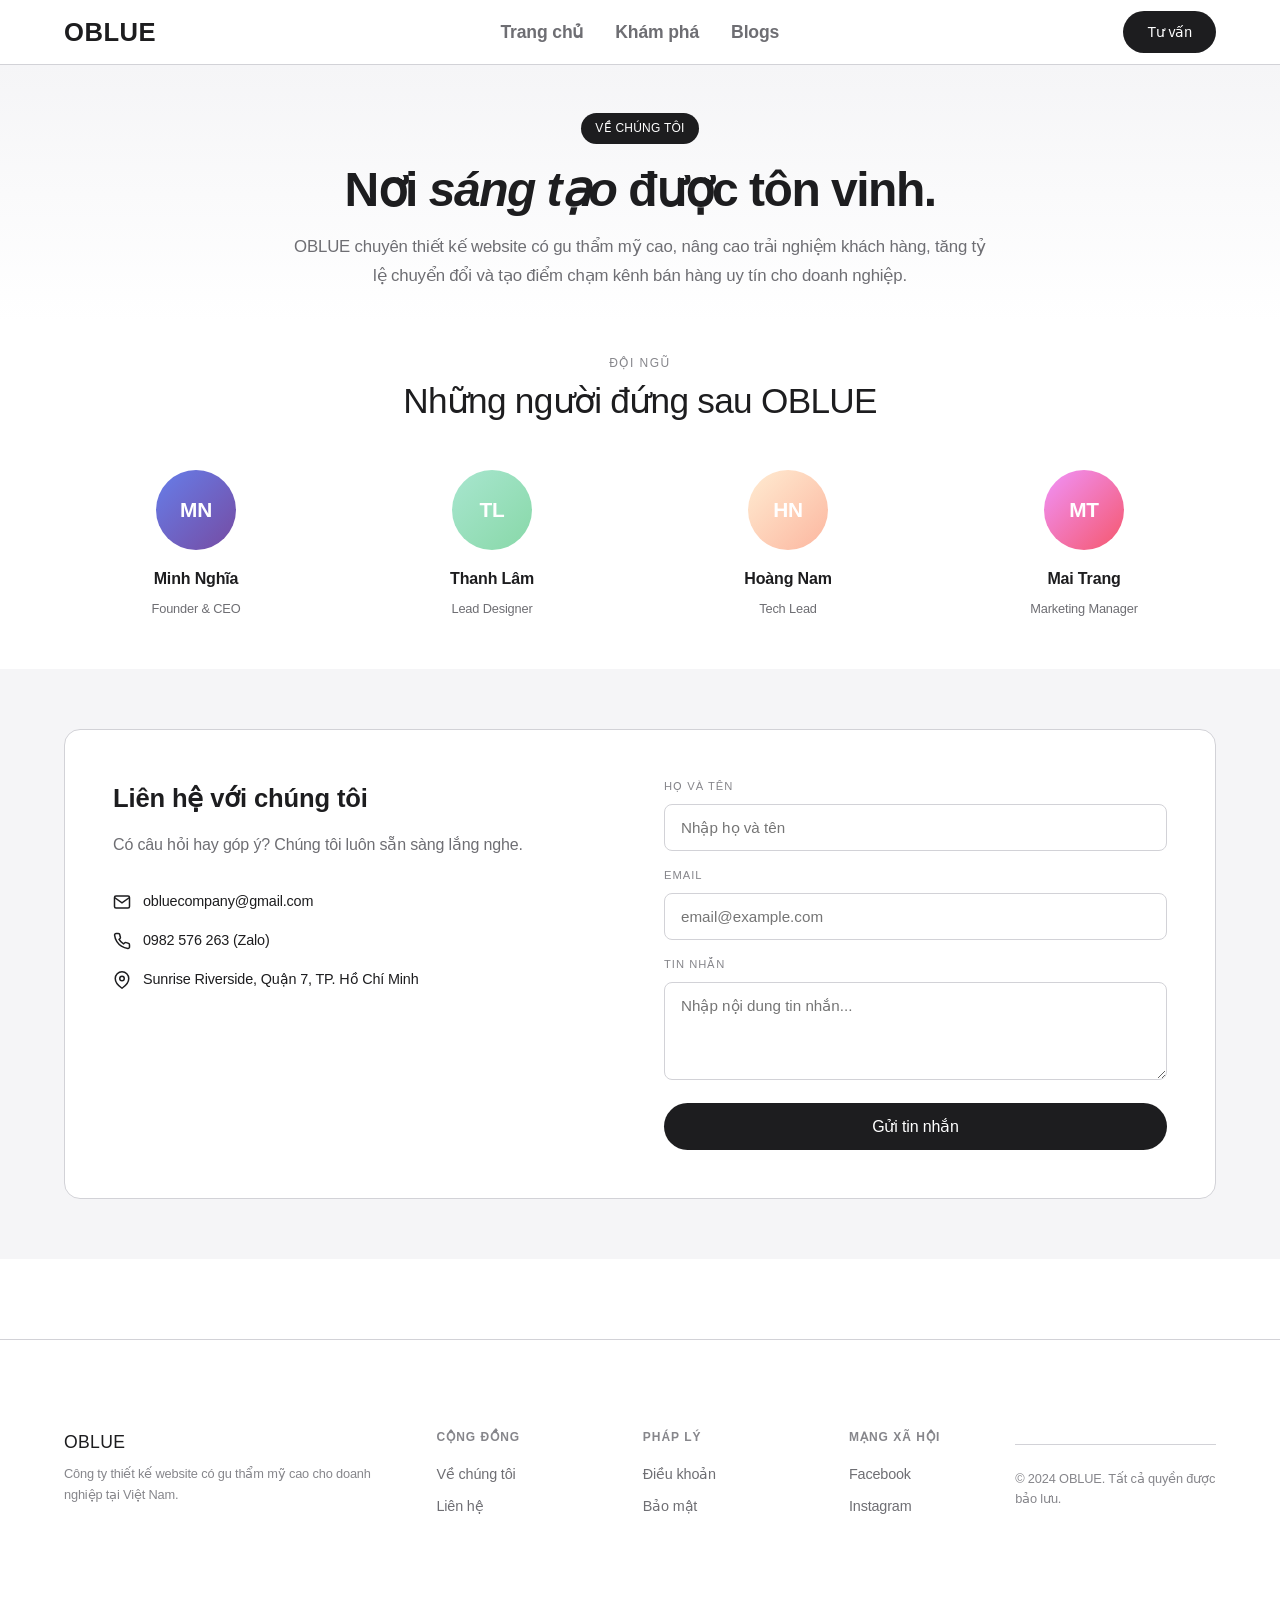
==== about.html @ 36cf31ab "Update contact info: email, phone (Zalo), address Sunrise Riverside Q7 https://claude.ai/code/sessio" ====
<!DOCTYPE html>
<html lang="vi">
<head>
  <meta charset="UTF-8">
  <meta name="viewport" content="width=device-width, initial-scale=1.0">
  <title>Về chúng tôi - OBLUE</title>
  <link rel="stylesheet" href="styles.css">
  <link rel="stylesheet" href="about.css">

</head>
<body>
  <!-- NAVBAR -->
  <nav class="navbar">
    <div class="container">
      <a href="index.html" class="navbar-brand">OBLUE</a>
      <button class="mobile-menu-btn" id="mobileMenuBtn" aria-label="Menu">
        <span></span><span></span><span></span>
      </button>
      <div class="navbar-nav" id="navMenu">
        <a href="index.html">Trang chủ</a>
        <a href="explore.html">Khám phá</a>
        <a href="blog.html">Blogs</a>
      </div>
      <div class="navbar-right">
        <a href="#contact" class="btn btn-primary">Tư vấn</a>
      </div>
    </div>
  </nav>

  <!-- ABOUT HERO -->
  <section class="about-hero">
    <div class="container">
      <span class="badge badge-primary">VỀ CHÚNG TÔI</span>
      <h1>Nơi <em>sáng tạo</em> được tôn vinh.</h1>
      <p>OBLUE chuyên thiết kế website có gu thẩm mỹ cao, nâng cao trải nghiệm khách hàng, tăng tỷ lệ chuyển đổi và tạo điểm chạm kênh bán hàng uy tín cho doanh nghiệp.</p>
    </div>
  </section>

  <!-- TEAM -->
  <section class="about-team">
    <div class="container">
      <div style="text-align:center;margin-bottom:48px;">
        <p class="section-label">ĐỘI NGŨ</p>
        <h2 class="section-title">Những người đứng sau OBLUE</h2>
      </div>
      <div class="team-grid">
        <div class="team-member">
          <div class="team-avatar" style="background: linear-gradient(135deg, #667eea, #764ba2);">MN</div>
          <h4>Minh Nghĩa</h4>
          <span>Founder & CEO</span>
        </div>
        <div class="team-member">
          <div class="team-avatar" style="background: linear-gradient(135deg, #a8e6cf, #88d8a8);">TL</div>
          <h4>Thanh Lâm</h4>
          <span>Lead Designer</span>
        </div>
        <div class="team-member">
          <div class="team-avatar" style="background: linear-gradient(135deg, #ffecd2, #fcb69f);">HN</div>
          <h4>Hoàng Nam</h4>
          <span>Tech Lead</span>
        </div>
        <div class="team-member">
          <div class="team-avatar" style="background: linear-gradient(135deg, #f093fb, #f5576c);">MT</div>
          <h4>Mai Trang</h4>
          <span>Marketing Manager</span>
        </div>
      </div>
    </div>
  </section>

  <!-- CONTACT -->
  <section class="about-contact" id="contact">
    <div class="container">
      <div class="contact-card">
        <div class="contact-info">
          <h2>Liên hệ với chúng tôi</h2>
          <p>Có câu hỏi hay góp ý? Chúng tôi luôn sẵn sàng lắng nghe.</p>
          <div class="contact-details">
            <div class="contact-item">
              <svg width="18" height="18" viewBox="0 0 24 24" fill="none" stroke="var(--primary)" stroke-width="2"><path d="M4 4h16c1.1 0 2 .9 2 2v12c0 1.1-.9 2-2 2H4c-1.1 0-2-.9-2-2V6c0-1.1.9-2 2-2z"/><polyline points="22,6 12,13 2,6"/></svg>
              <span>obluecompany@gmail.com</span>
            </div>
            <div class="contact-item">
              <svg width="18" height="18" viewBox="0 0 24 24" fill="none" stroke="var(--primary)" stroke-width="2"><path d="M22 16.92v3a2 2 0 01-2.18 2 19.79 19.79 0 01-8.63-3.07 19.5 19.5 0 01-6-6 19.79 19.79 0 01-3.07-8.67A2 2 0 014.11 2h3a2 2 0 012 1.72 12.84 12.84 0 00.7 2.81 2 2 0 01-.45 2.11L8.09 9.91a16 16 0 006 6l1.27-1.27a2 2 0 012.11-.45 12.84 12.84 0 002.81.7A2 2 0 0122 16.92z"/></svg>
              <span>0982 576 263 (Zalo)</span>
            </div>
            <div class="contact-item">
              <svg width="18" height="18" viewBox="0 0 24 24" fill="none" stroke="var(--primary)" stroke-width="2"><path d="M21 10c0 7-9 13-9 13s-9-6-9-13a9 9 0 0 1 18 0z"/><circle cx="12" cy="10" r="3"/></svg>
              <span>Sunrise Riverside, Quận 7, TP. Hồ Chí Minh</span>
            </div>
          </div>
        </div>
        <div class="contact-form">
          <div class="form-group">
            <label>HỌ VÀ TÊN</label>
            <input type="text" placeholder="Nhập họ và tên">
          </div>
          <div class="form-group">
            <label>EMAIL</label>
            <input type="email" placeholder="email@example.com">
          </div>
          <div class="form-group">
            <label>TIN NHẮN</label>
            <textarea placeholder="Nhập nội dung tin nhắn..." rows="4"></textarea>
          </div>
          <button class="btn btn-primary btn-lg btn-block">Gửi tin nhắn</button>
        </div>
      </div>
    </div>
  </section>

  <!-- FOOTER -->
  <footer class="footer">
    <div class="container">
      <div class="footer-columns">
        <div class="footer-col">
          <div class="footer-brand">OBLUE</div>
          <p class="footer-desc" style="margin-top:8px;">Công ty thiết kế website có gu thẩm mỹ cao cho doanh nghiệp tại Việt Nam.</p>
        </div>
        <div class="footer-col">
          <h4>Cộng đồng</h4>
          <a href="about.html">Về chúng tôi</a>
          <a href="about.html#contact">Liên hệ</a>
        </div>
        <div class="footer-col">
          <h4>Pháp lý</h4>
          <a href="about.html#terms">Điều khoản</a>
          <a href="about.html#terms">Bảo mật</a>
        </div>
        <div class="footer-col">
          <h4>Mạng xã hội</h4>
          <a href="#">Facebook</a>
          <a href="#">Instagram</a>
        </div>
      </div>
      <div class="footer-bottom">
        <span>&copy; 2024 OBLUE. Tất cả quyền được bảo lưu.</span>
      </div>
    </div>
  </footer>
  <script src="app.js"></script>
</body>
</html>
---- styles.css ----
/* ==================== RESET & BASE ==================== */
*, *::before, *::after {
  margin: 0;
  padding: 0;
  box-sizing: border-box;
}

:root {
  --primary: #1d1d1f;
  --primary-dark: #000000;
  --primary-light: #f5f5f7;
  --text-dark: #1d1d1f;
  --text-secondary: #6e6e73;
  --text-light: #86868b;
  --border: #d2d2d7;
  --bg-white: #FFFFFF;
  --bg-light: #f5f5f7;
  --bg-card: #f5f5f7;
  --success: #10B981;
  --danger: #EF4444;
  --radius: 12px;
  --radius-sm: 8px;
  --radius-lg: 16px;
  --shadow: 0 1px 3px rgba(0,0,0,0.08);
  --shadow-md: 0 4px 12px rgba(0,0,0,0.06);
  --shadow-lg: 0 8px 30px rgba(0,0,0,0.1);
  --font: -apple-system, BlinkMacSystemFont, 'SF Pro Display', 'SF Pro Text', 'Helvetica Neue', 'Helvetica', 'Arial', sans-serif;
}

html {
  scroll-behavior: smooth;
}

body {
  font-family: var(--font);
  color: var(--text-dark);
  background: var(--bg-white);
  line-height: 1.6;
  font-weight: 400;
  letter-spacing: -0.01em;
  -webkit-font-smoothing: antialiased;
  -moz-osx-font-smoothing: grayscale;
}

a {
  text-decoration: none;
  color: inherit;
}

img {
  max-width: 100%;
  display: block;
}

ul, ol {
  list-style: none;
}

button, input, select, textarea {
  font-family: inherit;
  font-size: inherit;
  border: none;
  outline: none;
  background: none;
}

.container {
  max-width: 1200px;
  margin: 0 auto;
  padding: 0 24px;
}

/* ==================== NAVBAR ==================== */
.navbar {
  position: sticky;
  top: 0;
  z-index: 100;
  background: rgba(255,255,255,0.95);
  backdrop-filter: blur(10px);
  border-bottom: 1px solid var(--border);
  padding: 0 24px;
}

.navbar .container {
  display: flex;
  align-items: center;
  justify-content: space-between;
  height: 64px;
}

.navbar-brand {
  font-size: 1.6rem;
  font-weight: 800;
  letter-spacing: 0.02em;
}

.navbar-nav {
  display: flex;
  align-items: center;
  gap: 32px;
}

.navbar-nav a {
  font-size: 1.1rem;
  font-weight: 600;
  color: var(--text-secondary);
  transition: color 0.2s;
  position: relative;
}

.navbar-nav a:hover,
.navbar-nav a.active {
  color: var(--text-dark);
}

.navbar-nav a.active::after {
  content: '';
  position: absolute;
  bottom: -4px;
  left: 0;
  width: 100%;
  height: 2px;
  background: var(--text-dark);
  border-radius: 1px;
}

.navbar-right {
  display: flex;
  align-items: center;
  gap: 16px;
}

.search-box {
  display: flex;
  align-items: center;
  gap: 8px;
  background: var(--bg-light);
  border: 1px solid var(--border);
  border-radius: 8px;
  padding: 8px 16px;
  width: 220px;
  transition: border-color 0.2s;
}

.search-box:focus-within {
  border-color: var(--primary);
}

.search-box svg {
  color: var(--text-light);
  flex-shrink: 0;
}

.search-box input {
  width: 100%;
  font-size: 0.85rem;
  color: var(--text-dark);
}

.search-box input::placeholder {
  color: var(--text-light);
}

.btn {
  display: inline-flex;
  align-items: center;
  justify-content: center;
  gap: 8px;
  padding: 10px 24px;
  border-radius: 980px;
  font-weight: 400;
  font-size: 0.88rem;
  letter-spacing: -0.01em;
  cursor: pointer;
  transition: all 0.3s cubic-bezier(0.25, 0.1, 0.25, 1);
  white-space: nowrap;
}

.btn-primary {
  background: var(--primary);
  color: white;
}

.btn-primary:hover {
  background: var(--primary-dark);
  transform: scale(1.02);
}

.btn-outline {
  border: 1px solid var(--border);
  color: var(--text-dark);
  background: white;
}

.btn-outline:hover {
  background: var(--bg-light);
}

.btn-lg {
  padding: 14px 32px;
  font-size: 1rem;
  border-radius: 980px;
}

.btn-block {
  width: 100%;
}

/* ==================== FOOTER ==================== */
.footer {
  border-top: 1px solid var(--border);
  padding: 40px 0;
  margin-top: 80px;
}

.footer .container {
  display: flex;
  align-items: center;
  justify-content: space-between;
}

.footer-brand {
  font-weight: 500;
  font-size: 1.1rem;
  letter-spacing: 0.02em;
}

.footer-desc {
  font-size: 0.8rem;
  color: var(--text-light);
  margin-top: 4px;
}

.footer-links {
  display: flex;
  gap: 24px;
}

.footer-links a {
  font-size: 0.85rem;
  color: var(--text-secondary);
  transition: color 0.2s;
}

.footer-links a:hover {
  color: var(--text-dark);
}

.footer-columns {
  display: grid;
  grid-template-columns: 2fr 1fr 1fr 1fr;
  gap: 40px;
  padding: 48px 0;
}

.footer-col h4 {
  font-size: 0.75rem;
  text-transform: uppercase;
  letter-spacing: 1px;
  color: var(--text-light);
  margin-bottom: 16px;
}

.footer-col a {
  display: block;
  font-size: 0.9rem;
  color: var(--text-secondary);
  margin-bottom: 8px;
  transition: color 0.2s;
}

.footer-col a:hover {
  color: var(--text-dark);
}

.footer-bottom {
  display: flex;
  align-items: center;
  justify-content: space-between;
  padding-top: 24px;
  border-top: 1px solid var(--border);
  font-size: 0.8rem;
  color: var(--text-light);
}

/* ==================== BADGES & TAGS ==================== */
.badge {
  display: inline-flex;
  align-items: center;
  gap: 6px;
  padding: 6px 14px;
  border-radius: 980px;
  font-size: 0.75rem;
  font-weight: 400;
  letter-spacing: 0.02em;
}

.badge-primary {
  background: var(--primary);
  color: white;
}

.badge-outline {
  border: 1.5px solid var(--border);
  color: var(--text-dark);
  background: white;
}

.badge-green {
  background: #D1FAE5;
  color: #065F46;
}

/* ==================== SECTION HEADERS ==================== */
.section-label {
  font-size: 0.75rem;
  text-transform: uppercase;
  letter-spacing: 1.5px;
  color: var(--text-light);
  margin-bottom: 8px;
}

.section-title {
  font-size: 2.2rem;
  font-weight: 500;
  letter-spacing: -0.02em;
  line-height: 1.15;
}

/* ==================== CARDS ==================== */
.card {
  background: white;
  border-radius: var(--radius);
  overflow: hidden;
  border: 1px solid var(--border);
  transition: transform 0.2s, box-shadow 0.2s;
}

.card:hover {
  transform: scale(1.02);
  box-shadow: var(--shadow-lg);
}

.card-img {
  width: 100%;
  aspect-ratio: 4/3;
  object-fit: cover;
  background: var(--bg-card);
}

.card-body {
  padding: 16px;
}

.card-title {
  font-weight: 500;
  font-size: 0.95rem;
  margin-bottom: 4px;
}

.card-desc {
  font-size: 0.8rem;
  color: var(--text-secondary);
}

.card-price {
  font-weight: 500;
  color: var(--danger);
  font-size: 0.9rem;
}

/* ==================== MOBILE MENU ==================== */
.mobile-menu-btn {
  display: none;
  flex-direction: column;
  gap: 5px;
  background: none;
  border: none;
  cursor: pointer;
  padding: 4px;
  z-index: 101;
}

.mobile-menu-btn span {
  display: block;
  width: 22px;
  height: 2px;
  background: var(--text-dark);
  border-radius: 2px;
  transition: all 0.3s;
}

.mobile-menu-btn.active span:nth-child(1) {
  transform: rotate(45deg) translate(5px, 5px);
}

.mobile-menu-btn.active span:nth-child(2) {
  opacity: 0;
}

.mobile-menu-btn.active span:nth-child(3) {
  transform: rotate(-45deg) translate(5px, -5px);
}

/* ==================== SCROLL ANIMATIONS ==================== */
.fade-in {
  opacity: 0;
  transform: translateY(24px);
  transition: opacity 0.6s ease, transform 0.6s ease;
}

.fade-in.visible {
  opacity: 1;
  transform: translateY(0);
}

/* ==================== RESPONSIVE ==================== */
@media (max-width: 768px) {
  .mobile-menu-btn { display: flex; }
  .navbar-nav {
    display: none;
    position: fixed;
    top: 64px;
    left: 0;
    right: 0;
    background: white;
    flex-direction: column;
    padding: 24px;
    gap: 16px;
    border-bottom: 1px solid var(--border);
    box-shadow: var(--shadow-lg);
    z-index: 100;
  }
  .navbar-nav.open { display: flex; }
  .navbar-nav a.active::after { display: none; }
  .navbar-right .search-box { display: none; }
  .container { padding: 0 16px; }
  .footer .container { flex-direction: column; gap: 16px; text-align: center; }
  .footer-links { flex-wrap: wrap; justify-content: center; }
  .footer-columns { grid-template-columns: 1fr 1fr; }
  .section-title { font-size: 1.5rem; }
}
---- about.css ----
/* ==================== ABOUT HERO ==================== */
.about-hero {
  padding: 48px 0 32px;
  text-align: center;
  background: linear-gradient(180deg, var(--bg-light) 0%, var(--bg-white) 100%);
}

.about-hero .badge {
  margin-bottom: 20px;
}

.about-hero h1 {
  font-size: 3rem;
  font-weight: 600;
  letter-spacing: -1.5px;
  line-height: 1.1;
  margin-bottom: 16px;
}

.about-hero h1 em {
  font-style: italic;
  color: var(--primary);
}

.about-hero p {
  color: var(--text-secondary);
  font-size: 1.05rem;
  max-width: 700px;
  margin: 0 auto;
  line-height: 1.7;
}

/* ==================== MISSION ==================== */
.about-mission {
  padding: 60px 0;
}

.mission-grid {
  display: grid;
  grid-template-columns: repeat(3, 1fr);
  gap: 24px;
}

.mission-card {
  background: var(--bg-light);
  border: 1px solid var(--border);
  border-radius: var(--radius-lg);
  padding: 32px;
  transition: transform 0.2s, box-shadow 0.2s;
}

.mission-card:hover {
  transform: translateY(-4px);
  box-shadow: var(--shadow-lg);
}

.mission-icon {
  width: 52px;
  height: 52px;
  border-radius: 14px;
  background: var(--primary-light);
  display: flex;
  align-items: center;
  justify-content: center;
  margin-bottom: 20px;
}

.mission-card h3 {
  font-size: 1.15rem;
  font-weight: 600;
  margin-bottom: 8px;
}

.mission-card p {
  font-size: 0.9rem;
  color: var(--text-secondary);
  line-height: 1.7;
}

/* ==================== NUMBERS ==================== */
.about-numbers {
  padding: 60px 0;
  background: var(--bg-light);
}

.numbers-grid {
  display: grid;
  grid-template-columns: repeat(4, 1fr);
  gap: 24px;
  text-align: center;
}

.number-item {
  padding: 24px;
}

.number-value {
  display: block;
  font-size: 2.4rem;
  font-weight: 600;
  color: var(--primary);
  letter-spacing: -1px;
}

.number-label {
  display: block;
  font-size: 0.85rem;
  color: var(--text-secondary);
  margin-top: 4px;
}

/* ==================== TEAM ==================== */
.about-team {
  padding: 32px 0 48px;
}

.team-grid {
  display: grid;
  grid-template-columns: repeat(4, 1fr);
  gap: 32px;
  text-align: center;
}

.team-avatar {
  width: 80px;
  height: 80px;
  border-radius: 50%;
  margin: 0 auto 16px;
  display: flex;
  align-items: center;
  justify-content: center;
  color: white;
  font-weight: 600;
  font-size: 1.3rem;
}

.team-member h4 {
  font-size: 1rem;
  font-weight: 600;
  margin-bottom: 4px;
}

.team-member span {
  font-size: 0.8rem;
  color: var(--text-secondary);
}

/* ==================== CONTACT ==================== */
.about-contact {
  padding: 60px 0;
  background: var(--bg-light);
}

.contact-card {
  display: grid;
  grid-template-columns: 1fr 1fr;
  gap: 48px;
  background: white;
  border: 1px solid var(--border);
  border-radius: var(--radius-lg);
  padding: 48px;
}

.contact-info h2 {
  font-size: 1.6rem;
  font-weight: 600;
  margin-bottom: 12px;
}

.contact-info p {
  color: var(--text-secondary);
  line-height: 1.7;
  margin-bottom: 32px;
}

.contact-details {
  display: flex;
  flex-direction: column;
  gap: 16px;
}

.contact-item {
  display: flex;
  align-items: center;
  gap: 12px;
  font-size: 0.9rem;
}

.contact-form .form-group {
  margin-bottom: 16px;
}

.contact-form .form-group label {
  display: block;
  font-size: 0.7rem;
  text-transform: uppercase;
  letter-spacing: 1px;
  color: var(--text-light);
  margin-bottom: 8px;
  font-weight: 500;
}

.contact-form .form-group input,
.contact-form .form-group textarea {
  width: 100%;
  padding: 14px 16px;
  border: 1.5px solid var(--border);
  border-radius: var(--radius-sm);
  font-size: 0.95rem;
  font-family: var(--font);
  transition: border-color 0.2s;
  background: white;
  resize: vertical;
}

.contact-form .form-group input:focus,
.contact-form .form-group textarea:focus {
  border-color: var(--primary);
  outline: none;
}

/* ==================== TERMS ==================== */
.about-terms {
  padding: 60px 0;
}

.about-terms h2 {
  font-size: 1.6rem;
  font-weight: 600;
  margin-bottom: 24px;
}

.terms-content {
  max-width: 700px;
}

.terms-content p {
  color: var(--text-secondary);
  margin-bottom: 16px;
  line-height: 1.7;
}

.terms-content ul {
  display: flex;
  flex-direction: column;
  gap: 12px;
}

.terms-content ul li {
  position: relative;
  padding-left: 20px;
  color: var(--text-secondary);
  line-height: 1.7;
  font-size: 0.9rem;
}

.terms-content ul li::before {
  content: '';
  position: absolute;
  left: 0;
  top: 10px;
  width: 6px;
  height: 6px;
  border-radius: 50%;
  background: var(--primary);
}

/* ==================== RESPONSIVE ==================== */
@media (max-width: 768px) {
  .about-hero h1 { font-size: 2rem; }
  .mission-grid { grid-template-columns: 1fr; }
  .numbers-grid { grid-template-columns: repeat(2, 1fr); }
  .team-grid { grid-template-columns: repeat(2, 1fr); }
  .contact-card { grid-template-columns: 1fr; padding: 24px; }
}
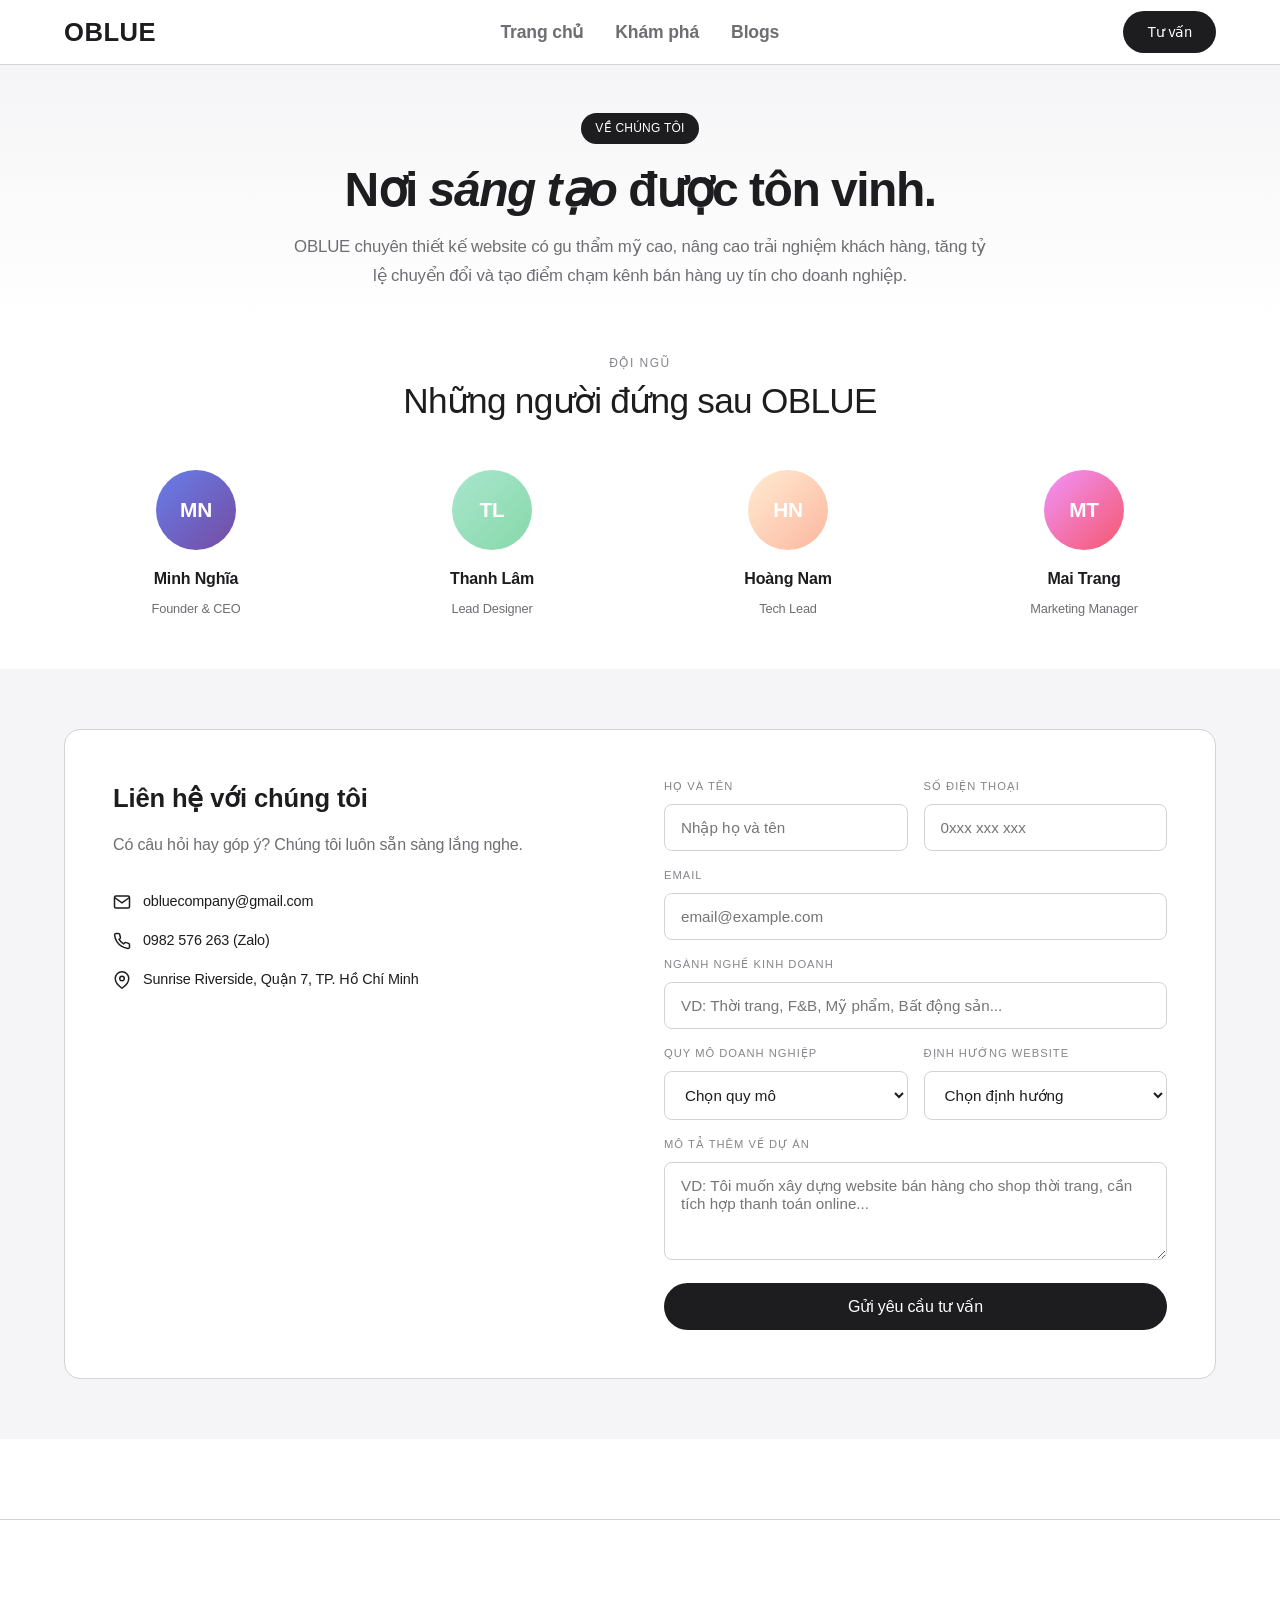
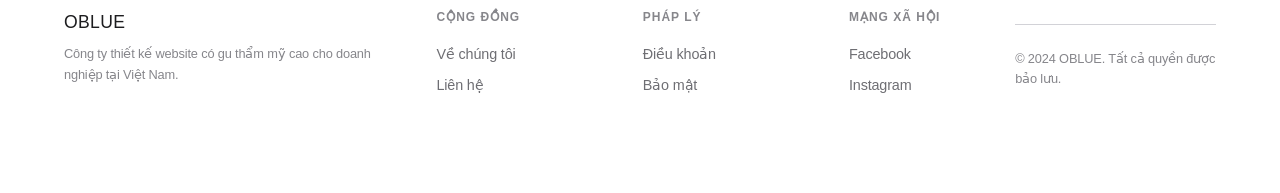
==== commit d102bbfd: "Expand contact form with business fields: phone, industry, company size, website type, project descr" ====
--- a/about.html
+++ b/about.html
@@ -91,19 +91,55 @@
           </div>
         </div>
         <div class="contact-form">
-          <div class="form-group">
-            <label>HỌ VÀ TÊN</label>
-            <input type="text" placeholder="Nhập họ và tên">
+          <div class="form-row" style="display:grid;grid-template-columns:1fr 1fr;gap:16px;">
+            <div class="form-group">
+              <label>HỌ VÀ TÊN</label>
+              <input type="text" placeholder="Nhập họ và tên">
+            </div>
+            <div class="form-group">
+              <label>SỐ ĐIỆN THOẠI</label>
+              <input type="tel" placeholder="0xxx xxx xxx">
+            </div>
           </div>
           <div class="form-group">
             <label>EMAIL</label>
             <input type="email" placeholder="email@example.com">
           </div>
           <div class="form-group">
-            <label>TIN NHẮN</label>
-            <textarea placeholder="Nhập nội dung tin nhắn..." rows="4"></textarea>
+            <label>NGÀNH NGHỀ KINH DOANH</label>
+            <input type="text" placeholder="VD: Thời trang, F&B, Mỹ phẩm, Bất động sản...">
           </div>
-          <button class="btn btn-primary btn-lg btn-block">Gửi tin nhắn</button>
+          <div class="form-row" style="display:grid;grid-template-columns:1fr 1fr;gap:16px;">
+            <div class="form-group">
+              <label>QUY MÔ DOANH NGHIỆP</label>
+              <select style="width:100%;padding:14px 16px;border:1.5px solid var(--border);border-radius:var(--radius-sm);font-size:0.95rem;background:white;color:var(--text-dark);cursor:pointer;">
+                <option value="">Chọn quy mô</option>
+                <option>Cá nhân / Freelancer</option>
+                <option>Startup (1-10 người)</option>
+                <option>Doanh nghiệp nhỏ (10-50 người)</option>
+                <option>Doanh nghiệp vừa (50-200 người)</option>
+                <option>Doanh nghiệp lớn (200+ người)</option>
+              </select>
+            </div>
+            <div class="form-group">
+              <label>ĐỊNH HƯỚNG WEBSITE</label>
+              <select style="width:100%;padding:14px 16px;border:1.5px solid var(--border);border-radius:var(--radius-sm);font-size:0.95rem;background:white;color:var(--text-dark);cursor:pointer;">
+                <option value="">Chọn định hướng</option>
+                <option>Bán hàng / E-commerce</option>
+                <option>Giới thiệu dịch vụ</option>
+                <option>Landing Page</option>
+                <option>Portfolio / Thương hiệu</option>
+                <option>Quản lý vận hành / SaaS</option>
+                <option>Blog / Nội dung</option>
+                <option>Khác</option>
+              </select>
+            </div>
+          </div>
+          <div class="form-group">
+            <label>MÔ TẢ THÊM VỀ DỰ ÁN</label>
+            <textarea placeholder="VD: Tôi muốn xây dựng website bán hàng cho shop thời trang, cần tích hợp thanh toán online..." rows="4"></textarea>
+          </div>
+          <button class="btn btn-primary btn-lg btn-block">Gửi yêu cầu tư vấn</button>
         </div>
       </div>
     </div>
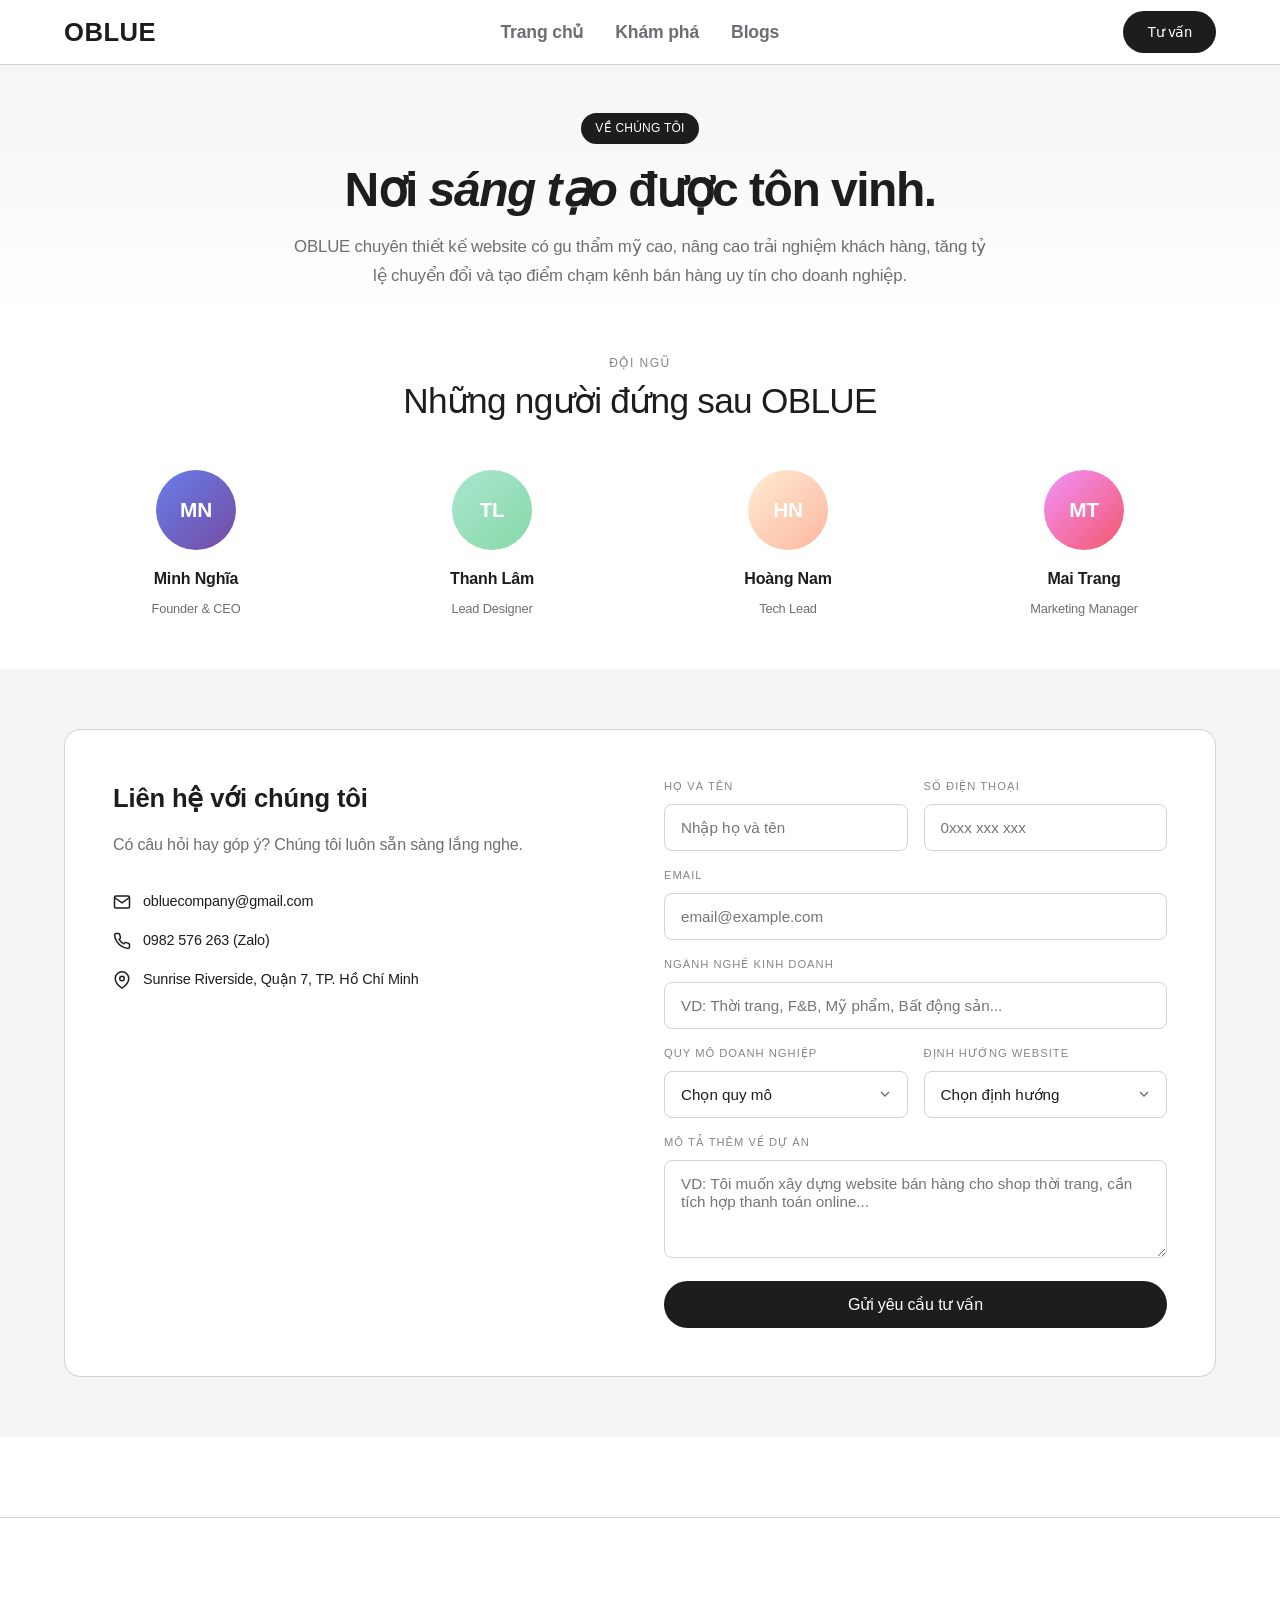
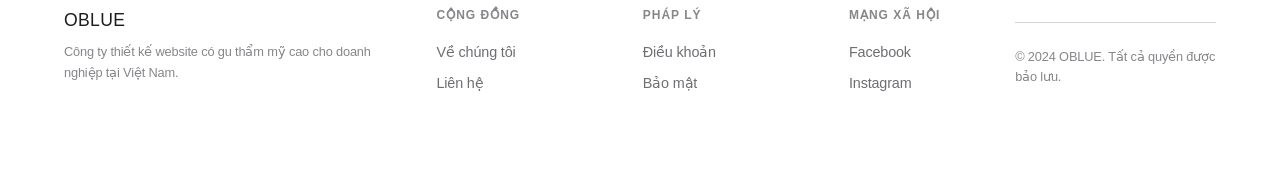
==== commit 7ba7b553: "Fix select dropdown arrow position with custom SVG chevron icon https://claude.ai/code/session_01Lcg" ====
--- a/about.html
+++ b/about.html
@@ -112,7 +112,7 @@
           <div class="form-row" style="display:grid;grid-template-columns:1fr 1fr;gap:16px;">
             <div class="form-group">
               <label>QUY MÔ DOANH NGHIỆP</label>
-              <select style="width:100%;padding:14px 16px;border:1.5px solid var(--border);border-radius:var(--radius-sm);font-size:0.95rem;background:white;color:var(--text-dark);cursor:pointer;">
+              <select style="width:100%;padding:14px 16px;border:1.5px solid var(--border);border-radius:var(--radius-sm);font-size:0.95rem;background:white;color:var(--text-dark);cursor:pointer;appearance:none;-webkit-appearance:none;background-image:url('data:image/svg+xml;utf8,<svg xmlns=%22http://www.w3.org/2000/svg%22 width=%2216%22 height=%2216%22 viewBox=%220 0 24 24%22 fill=%22none%22 stroke=%22%236e6e73%22 stroke-width=%222%22><polyline points=%226 9 12 15 18 9%22/></svg>');background-repeat:no-repeat;background-position:right 14px center;padding-right:40px;">
                 <option value="">Chọn quy mô</option>
                 <option>Cá nhân / Freelancer</option>
                 <option>Startup (1-10 người)</option>
@@ -123,7 +123,7 @@
             </div>
             <div class="form-group">
               <label>ĐỊNH HƯỚNG WEBSITE</label>
-              <select style="width:100%;padding:14px 16px;border:1.5px solid var(--border);border-radius:var(--radius-sm);font-size:0.95rem;background:white;color:var(--text-dark);cursor:pointer;">
+              <select style="width:100%;padding:14px 16px;border:1.5px solid var(--border);border-radius:var(--radius-sm);font-size:0.95rem;background:white;color:var(--text-dark);cursor:pointer;appearance:none;-webkit-appearance:none;background-image:url('data:image/svg+xml;utf8,<svg xmlns=%22http://www.w3.org/2000/svg%22 width=%2216%22 height=%2216%22 viewBox=%220 0 24 24%22 fill=%22none%22 stroke=%22%236e6e73%22 stroke-width=%222%22><polyline points=%226 9 12 15 18 9%22/></svg>');background-repeat:no-repeat;background-position:right 14px center;padding-right:40px;">
                 <option value="">Chọn định hướng</option>
                 <option>Bán hàng / E-commerce</option>
                 <option>Giới thiệu dịch vụ</option>
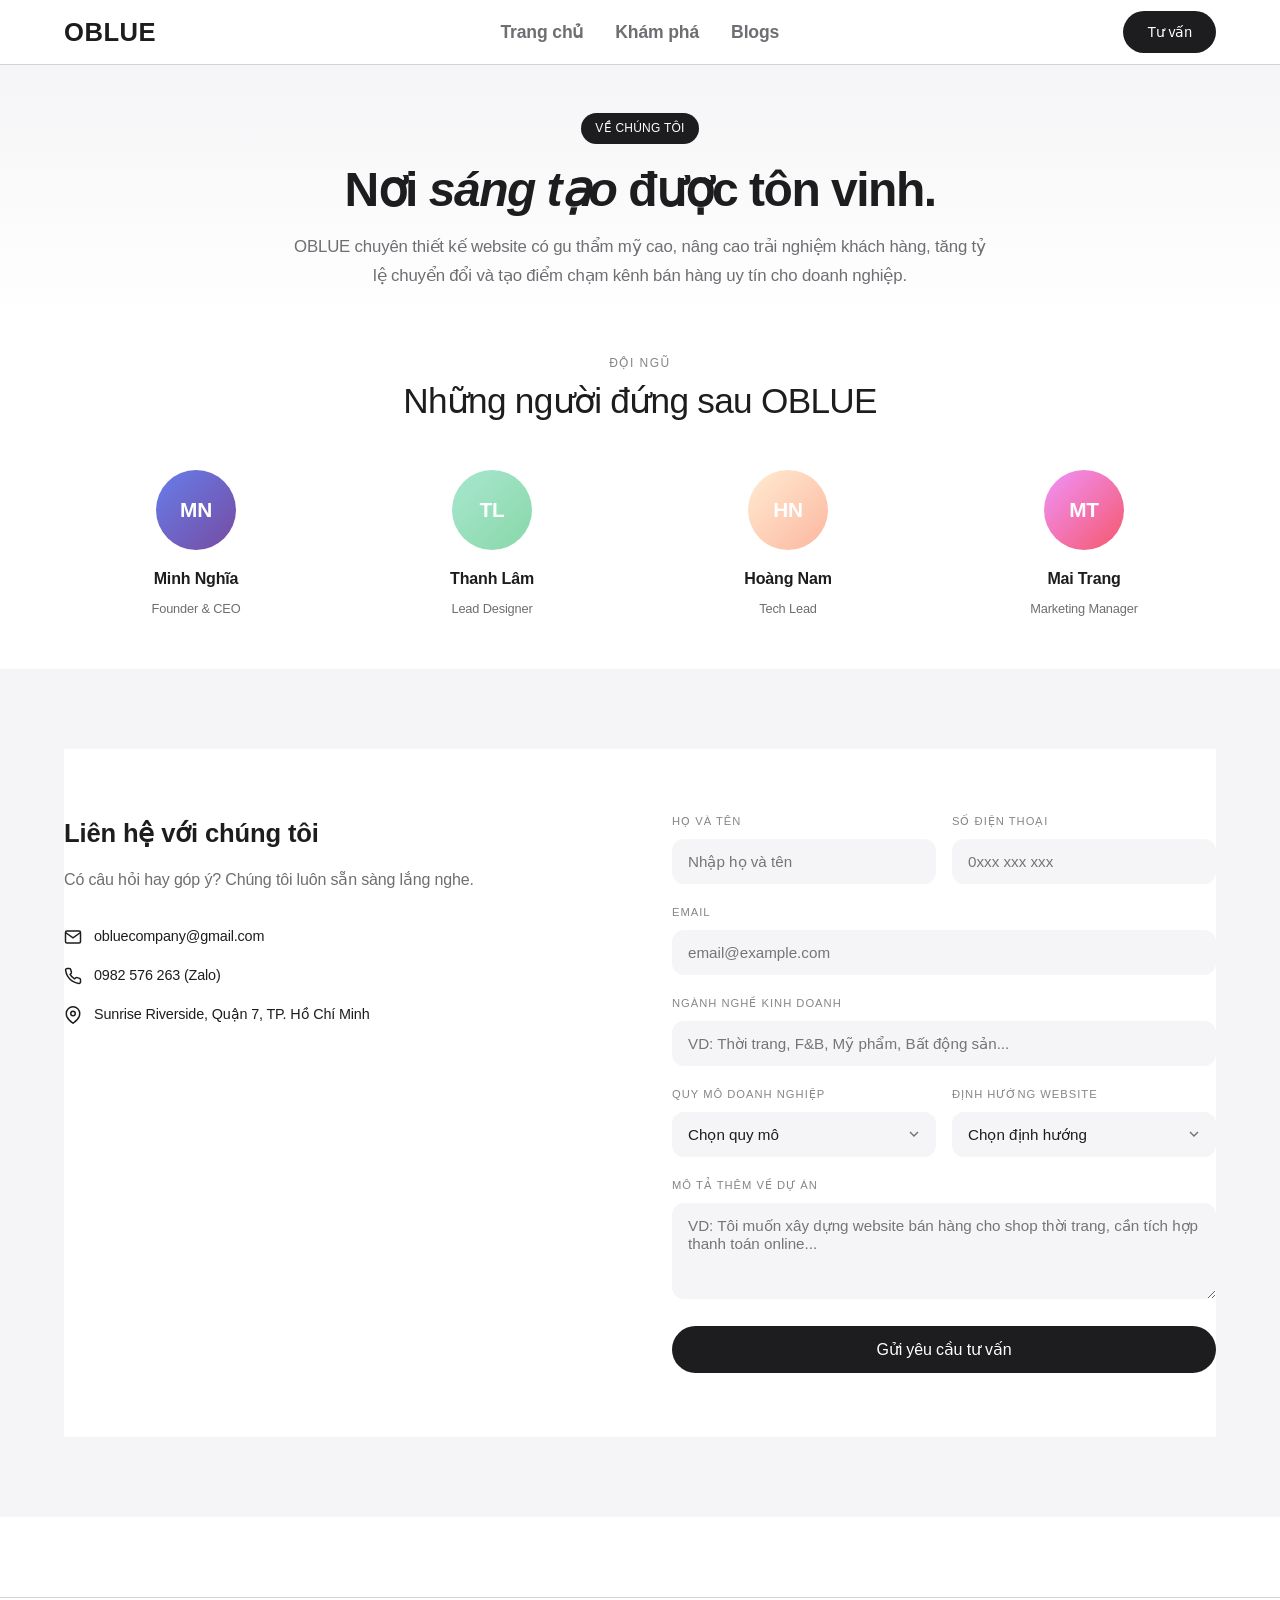
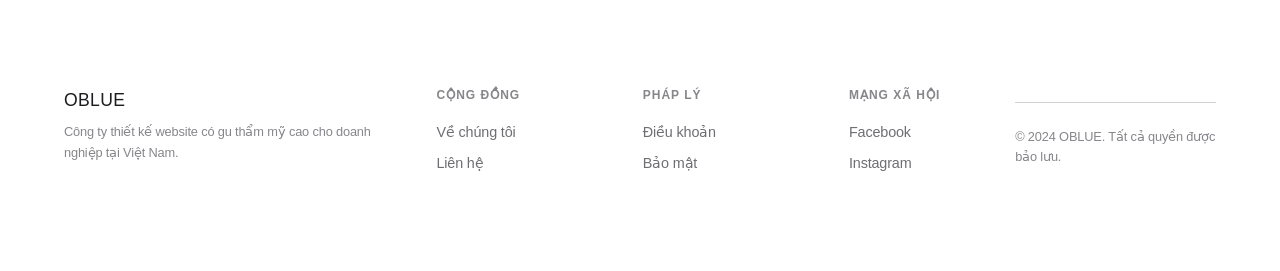
==== commit b3c79c48: "Fix contact form styling: borderless rounded inputs, more whitespace, text overflow fix; add footer " ====
--- a/about.html
+++ b/about.html
@@ -112,7 +112,7 @@
           <div class="form-row" style="display:grid;grid-template-columns:1fr 1fr;gap:16px;">
             <div class="form-group">
               <label>QUY MÔ DOANH NGHIỆP</label>
-              <select style="width:100%;padding:14px 16px;border:1.5px solid var(--border);border-radius:var(--radius-sm);font-size:0.95rem;background:white;color:var(--text-dark);cursor:pointer;appearance:none;-webkit-appearance:none;background-image:url('data:image/svg+xml;utf8,<svg xmlns=%22http://www.w3.org/2000/svg%22 width=%2216%22 height=%2216%22 viewBox=%220 0 24 24%22 fill=%22none%22 stroke=%22%236e6e73%22 stroke-width=%222%22><polyline points=%226 9 12 15 18 9%22/></svg>');background-repeat:no-repeat;background-position:right 14px center;padding-right:40px;">
+              <select style="cursor:pointer;appearance:none;-webkit-appearance:none;background-image:url('data:image/svg+xml;utf8,<svg xmlns=%22http://www.w3.org/2000/svg%22 width=%2216%22 height=%2216%22 viewBox=%220 0 24 24%22 fill=%22none%22 stroke=%22%236e6e73%22 stroke-width=%222%22><polyline points=%226 9 12 15 18 9%22/></svg>');background-repeat:no-repeat;background-position:right 14px center;padding-right:40px;">
                 <option value="">Chọn quy mô</option>
                 <option>Cá nhân / Freelancer</option>
                 <option>Startup (1-10 người)</option>
@@ -123,7 +123,7 @@
             </div>
             <div class="form-group">
               <label>ĐỊNH HƯỚNG WEBSITE</label>
-              <select style="width:100%;padding:14px 16px;border:1.5px solid var(--border);border-radius:var(--radius-sm);font-size:0.95rem;background:white;color:var(--text-dark);cursor:pointer;appearance:none;-webkit-appearance:none;background-image:url('data:image/svg+xml;utf8,<svg xmlns=%22http://www.w3.org/2000/svg%22 width=%2216%22 height=%2216%22 viewBox=%220 0 24 24%22 fill=%22none%22 stroke=%22%236e6e73%22 stroke-width=%222%22><polyline points=%226 9 12 15 18 9%22/></svg>');background-repeat:no-repeat;background-position:right 14px center;padding-right:40px;">
+              <select style="cursor:pointer;appearance:none;-webkit-appearance:none;background-image:url('data:image/svg+xml;utf8,<svg xmlns=%22http://www.w3.org/2000/svg%22 width=%2216%22 height=%2216%22 viewBox=%220 0 24 24%22 fill=%22none%22 stroke=%22%236e6e73%22 stroke-width=%222%22><polyline points=%226 9 12 15 18 9%22/></svg>');background-repeat:no-repeat;background-position:right 14px center;padding-right:40px;">
                 <option value="">Chọn định hướng</option>
                 <option>Bán hàng / E-commerce</option>
                 <option>Giới thiệu dịch vụ</option>
--- a/about.css
+++ b/about.css
@@ -147,18 +147,18 @@
 
 /* ==================== CONTACT ==================== */
 .about-contact {
-  padding: 60px 0;
+  padding: 80px 0;
   background: var(--bg-light);
 }
 
 .contact-card {
   display: grid;
   grid-template-columns: 1fr 1fr;
-  gap: 48px;
+  gap: 64px;
   background: white;
-  border: 1px solid var(--border);
-  border-radius: var(--radius-lg);
-  padding: 48px;
+  border: none;
+  border-radius: 0;
+  padding: 64px 0;
 }
 
 .contact-info h2 {
@@ -187,7 +187,7 @@
 }
 
 .contact-form .form-group {
-  margin-bottom: 16px;
+  margin-bottom: 20px;
 }
 
 .contact-form .form-group label {
@@ -201,22 +201,25 @@
 }
 
 .contact-form .form-group input,
-.contact-form .form-group textarea {
+.contact-form .form-group textarea,
+.contact-form .form-group select {
   width: 100%;
+  box-sizing: border-box;
   padding: 14px 16px;
-  border: 1.5px solid var(--border);
-  border-radius: var(--radius-sm);
+  border: none;
+  border-radius: 12px;
   font-size: 0.95rem;
   font-family: var(--font);
-  transition: border-color 0.2s;
-  background: white;
+  background: var(--bg-light);
+  color: var(--text-dark);
   resize: vertical;
+  outline: none;
 }
 
 .contact-form .form-group input:focus,
-.contact-form .form-group textarea:focus {
-  border-color: var(--primary);
-  outline: none;
+.contact-form .form-group textarea:focus,
+.contact-form .form-group select:focus {
+  background: #ebebed;
 }
 
 /* ==================== TERMS ==================== */
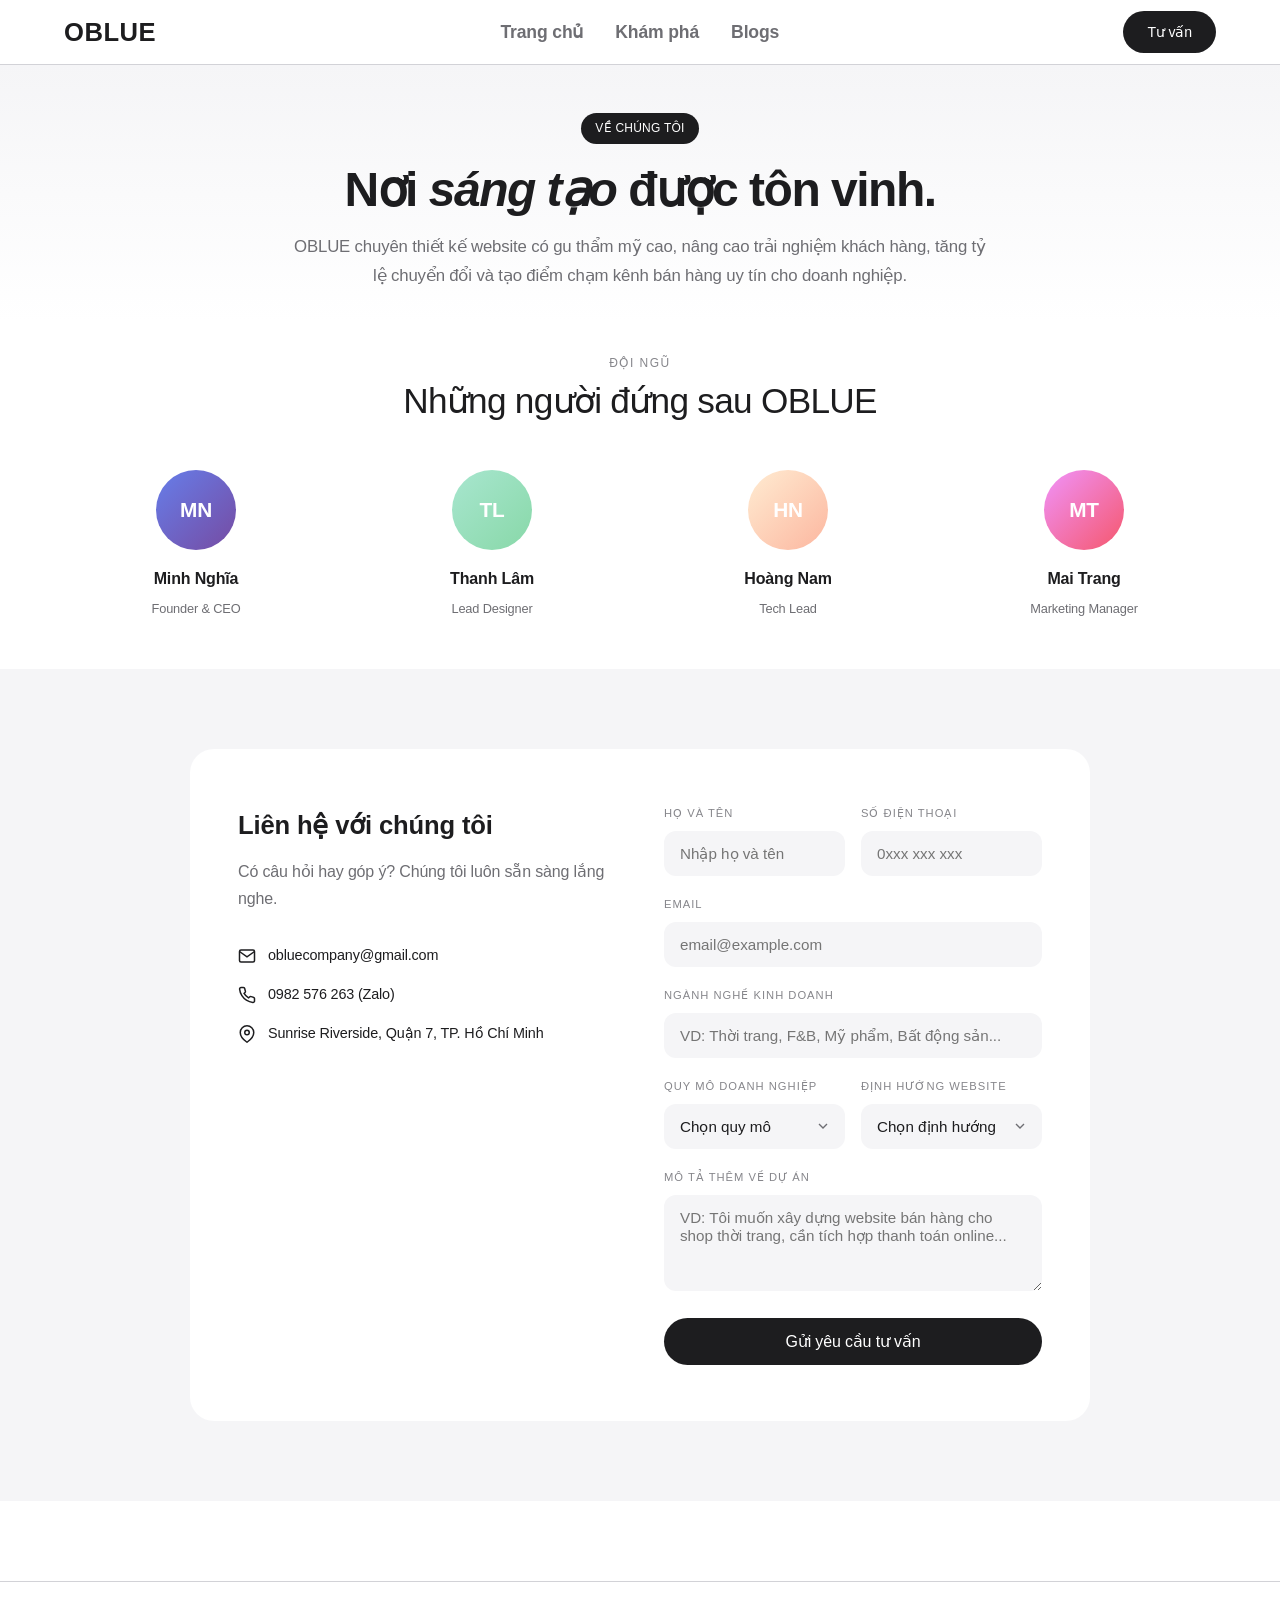
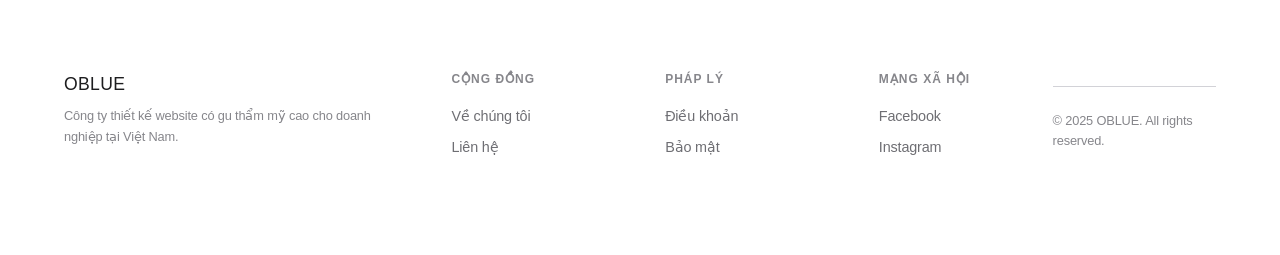
==== commit 9b524806: "Update copyright year to 2025 across all pages https://claude.ai/code/session_01Lcg3isM1oevWsD1AiRZ3" ====
--- a/about.html
+++ b/about.html
@@ -170,7 +170,7 @@
         </div>
       </div>
       <div class="footer-bottom">
-        <span>&copy; 2024 OBLUE. Tất cả quyền được bảo lưu.</span>
+        <span>&copy; 2025 OBLUE. All rights reserved.</span>
       </div>
     </div>
   </footer>
--- a/about.css
+++ b/about.css
@@ -154,11 +154,12 @@
 .contact-card {
   display: grid;
   grid-template-columns: 1fr 1fr;
-  gap: 64px;
+  gap: 48px;
   background: white;
-  border: none;
-  border-radius: 0;
-  padding: 64px 0;
+  border-radius: 24px;
+  padding: 56px 48px;
+  max-width: 900px;
+  margin: 0 auto;
 }
 
 .contact-info h2 {
@@ -274,5 +275,5 @@
   .mission-grid { grid-template-columns: 1fr; }
   .numbers-grid { grid-template-columns: repeat(2, 1fr); }
   .team-grid { grid-template-columns: repeat(2, 1fr); }
-  .contact-card { grid-template-columns: 1fr; padding: 24px; }
-}
+  .contact-card { grid-template-columns: 1fr; padding: 32px 24px; }
+}
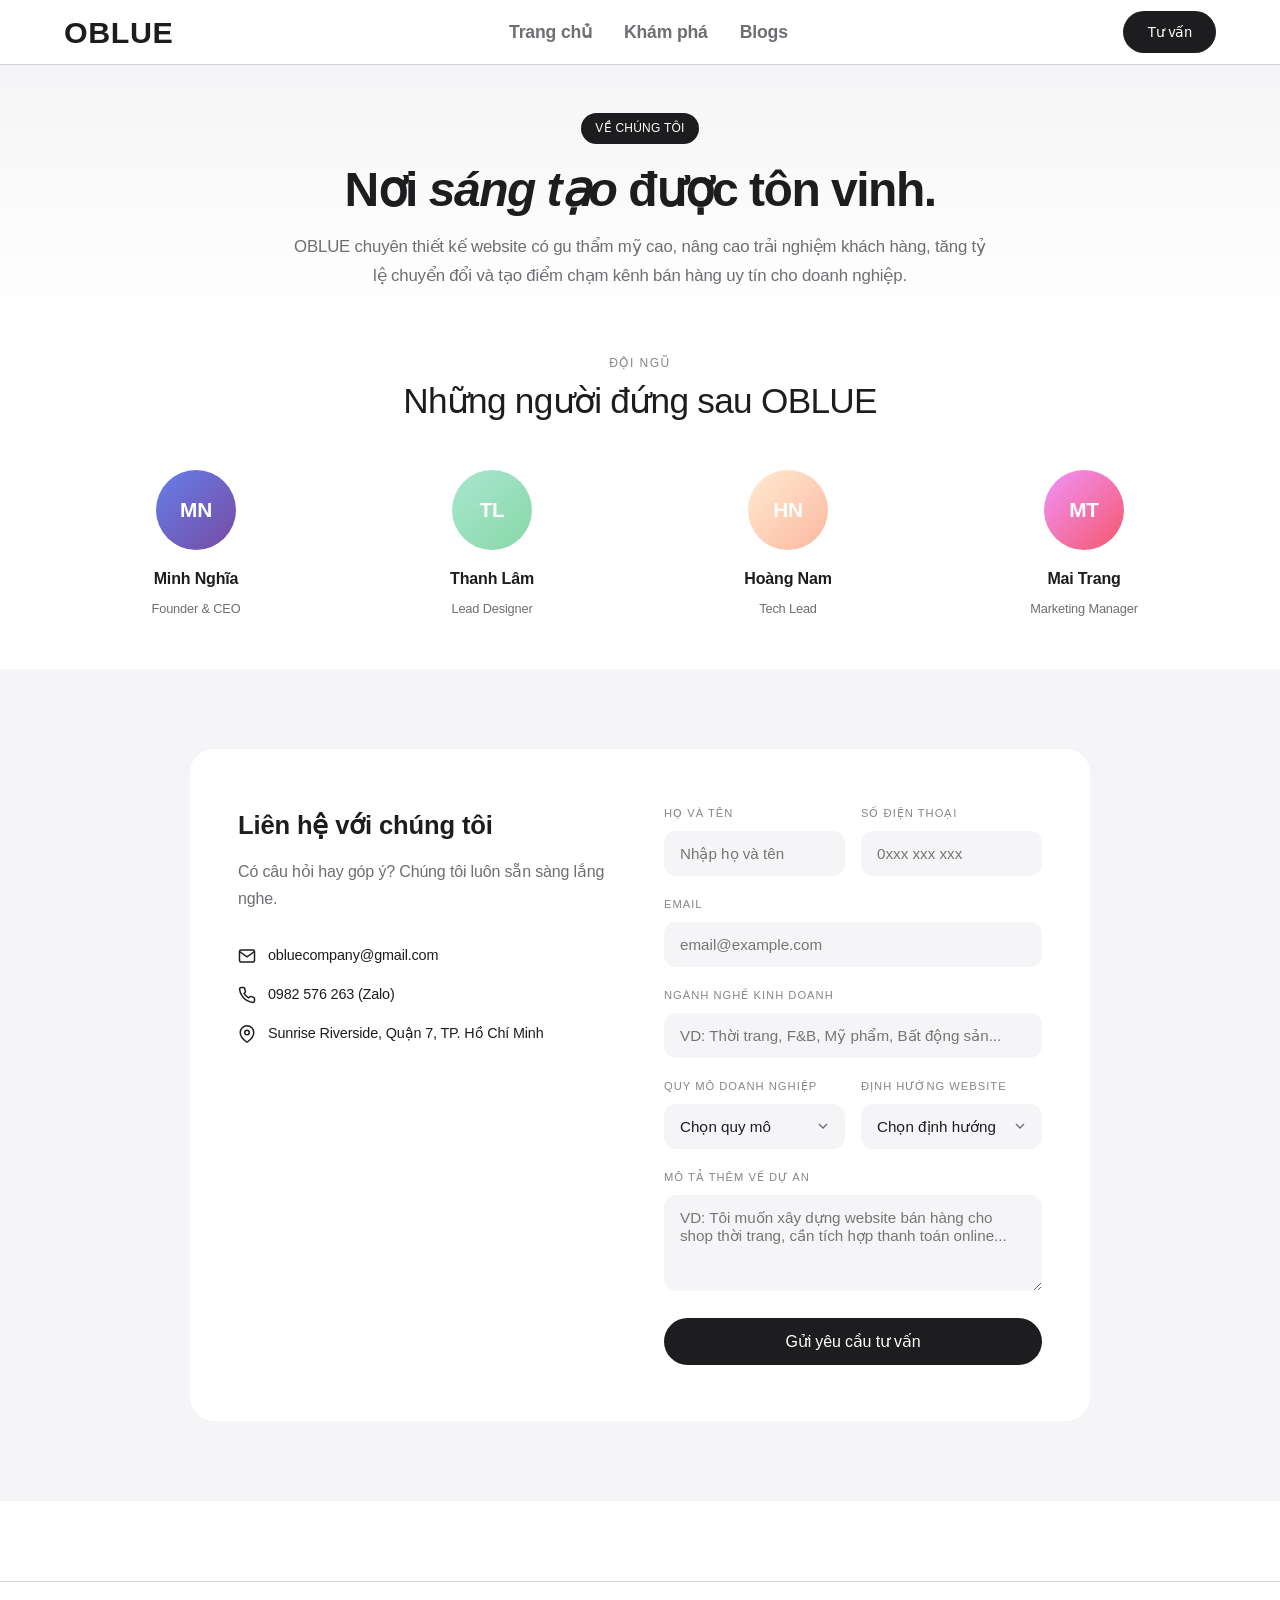
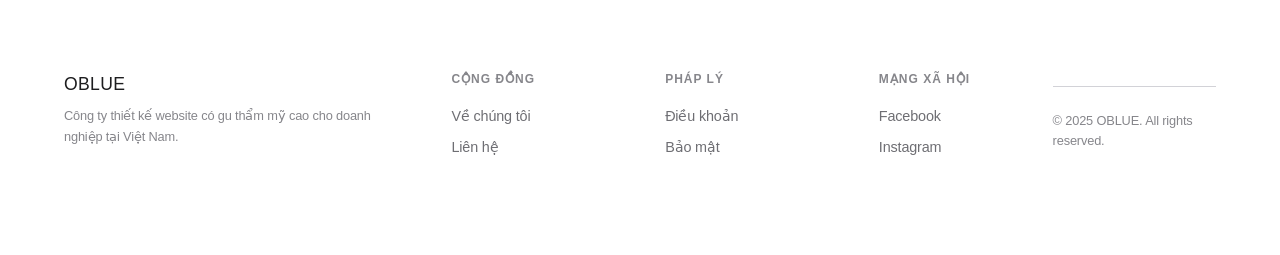
==== commit 0ce0c48e: "Add SVG favicon (OBLUE logo) to all pages https://claude.ai/code/session_01Lcg3isM1oevWsD1AiRZ3KM" ====
--- a/about.html
+++ b/about.html
@@ -2,6 +2,7 @@
 <html lang="vi">
 <head>
   <meta charset="UTF-8">
+  <link rel="icon" type="image/svg+xml" href="favicon.svg">
   <meta name="viewport" content="width=device-width, initial-scale=1.0">
   <title>Về chúng tôi - OBLUE</title>
   <link rel="stylesheet" href="styles.css">
--- a/styles.css
+++ b/styles.css
@@ -89,7 +89,7 @@
 }
 
 .navbar-brand {
-  font-size: 1.6rem;
+  font-size: 1.9rem;
   font-weight: 800;
   letter-spacing: 0.02em;
 }
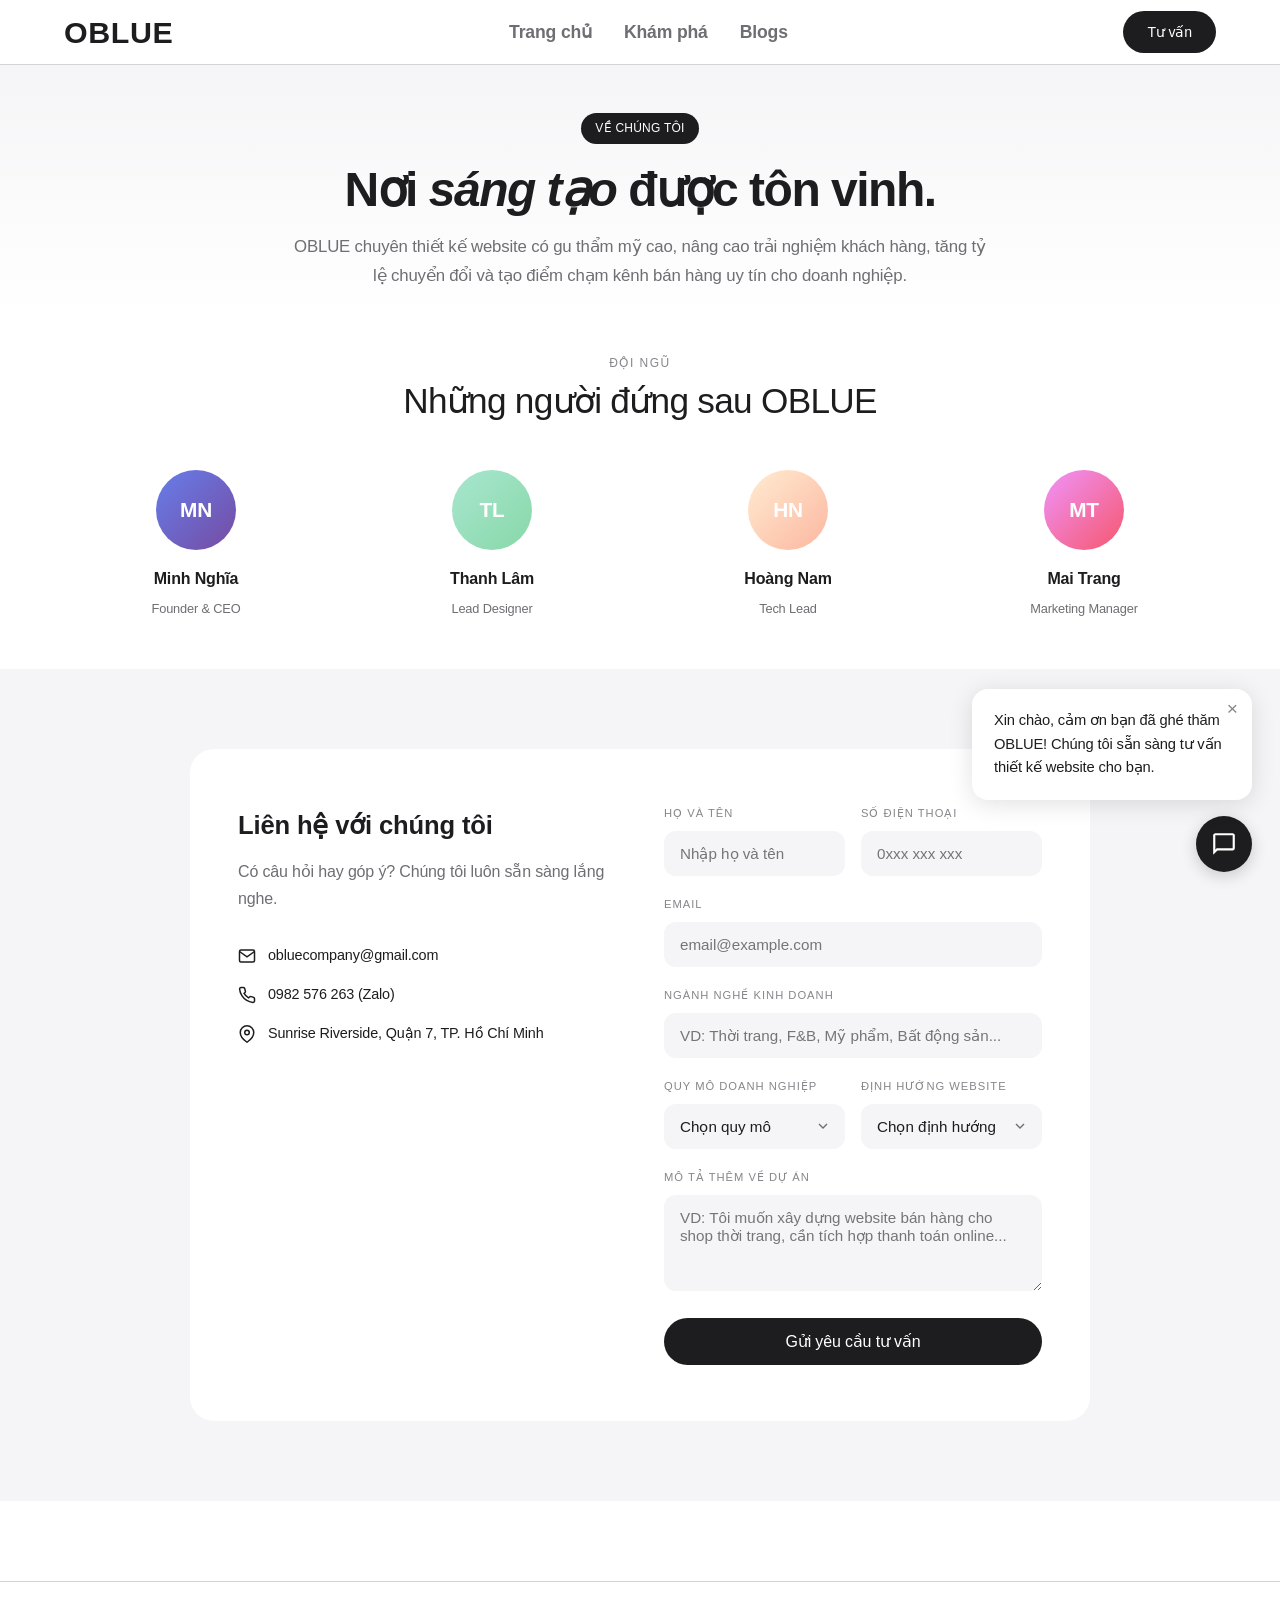
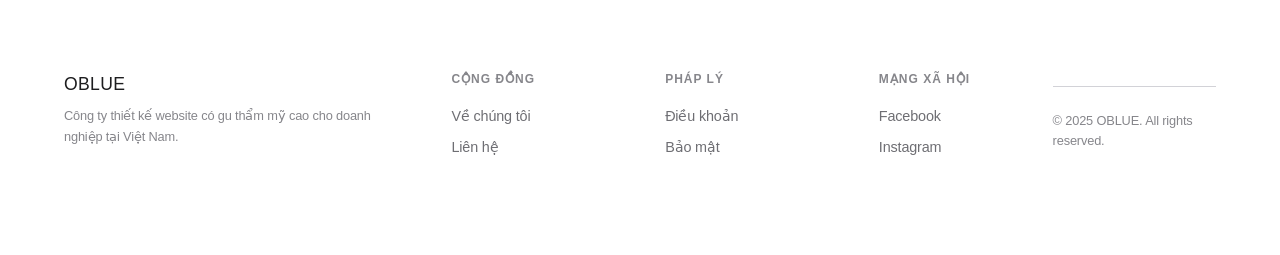
==== commit 2c1006df: "Add floating chat widget with welcome bubble on all pages, links to Zalo https://claude.ai/code/sess" ====
--- a/about.html
+++ b/about.html
@@ -176,5 +176,15 @@
     </div>
   </footer>
   <script src="app.js"></script>
+  <!-- CHAT WIDGET -->
+  <div class="chat-widget">
+    <div class="chat-bubble" id="chatBubble">
+      <button class="chat-bubble-close" onclick="document.getElementById('chatBubble').classList.add('hidden')">&times;</button>
+      Xin chào, cảm ơn bạn đã ghé thăm OBLUE! Chúng tôi sẵn sàng tư vấn thiết kế website cho bạn.
+    </div>
+    <button class="chat-btn" onclick="window.open('https://zalo.me/0982576263', '_blank')">
+      <svg viewBox="0 0 24 24"><path d="M20 2H4c-1.1 0-2 .9-2 2v18l4-4h14c1.1 0 2-.9 2-2V4c0-1.1-.9-2-2-2zm0 14H5.2L4 17.2V4h16v12z"/></svg>
+    </button>
+  </div>
 </body>
 </html>
--- a/styles.css
+++ b/styles.css
@@ -440,3 +440,76 @@
   .footer-columns { grid-template-columns: 1fr 1fr; }
   .section-title { font-size: 1.5rem; }
 }
+
+/* ==================== CHATBOT WIDGET ==================== */
+.chat-widget {
+  position: fixed;
+  bottom: 28px;
+  right: 28px;
+  z-index: 1000;
+}
+
+.chat-btn {
+  width: 56px;
+  height: 56px;
+  border-radius: 50%;
+  background: var(--primary);
+  border: none;
+  cursor: pointer;
+  display: flex;
+  align-items: center;
+  justify-content: center;
+  box-shadow: 0 4px 16px rgba(0,0,0,0.18);
+  transition: transform 0.2s, box-shadow 0.2s;
+}
+
+.chat-btn:hover {
+  transform: scale(1.08);
+  box-shadow: 0 6px 24px rgba(0,0,0,0.25);
+}
+
+.chat-btn svg {
+  width: 26px;
+  height: 26px;
+  fill: white;
+}
+
+.chat-bubble {
+  position: absolute;
+  bottom: 72px;
+  right: 0;
+  width: 280px;
+  background: white;
+  border-radius: 16px;
+  padding: 20px 22px;
+  box-shadow: 0 4px 24px rgba(0,0,0,0.12);
+  font-size: 0.92rem;
+  line-height: 1.6;
+  color: var(--text-dark);
+  animation: chatFadeIn 0.4s ease;
+}
+
+.chat-bubble-close {
+  position: absolute;
+  top: 10px;
+  right: 14px;
+  background: none;
+  border: none;
+  font-size: 1.2rem;
+  cursor: pointer;
+  color: var(--text-light);
+  line-height: 1;
+}
+
+.chat-bubble-close:hover {
+  color: var(--text-dark);
+}
+
+.chat-bubble.hidden {
+  display: none;
+}
+
+@keyframes chatFadeIn {
+  from { opacity: 0; transform: translateY(10px); }
+  to { opacity: 1; transform: translateY(0); }
+}
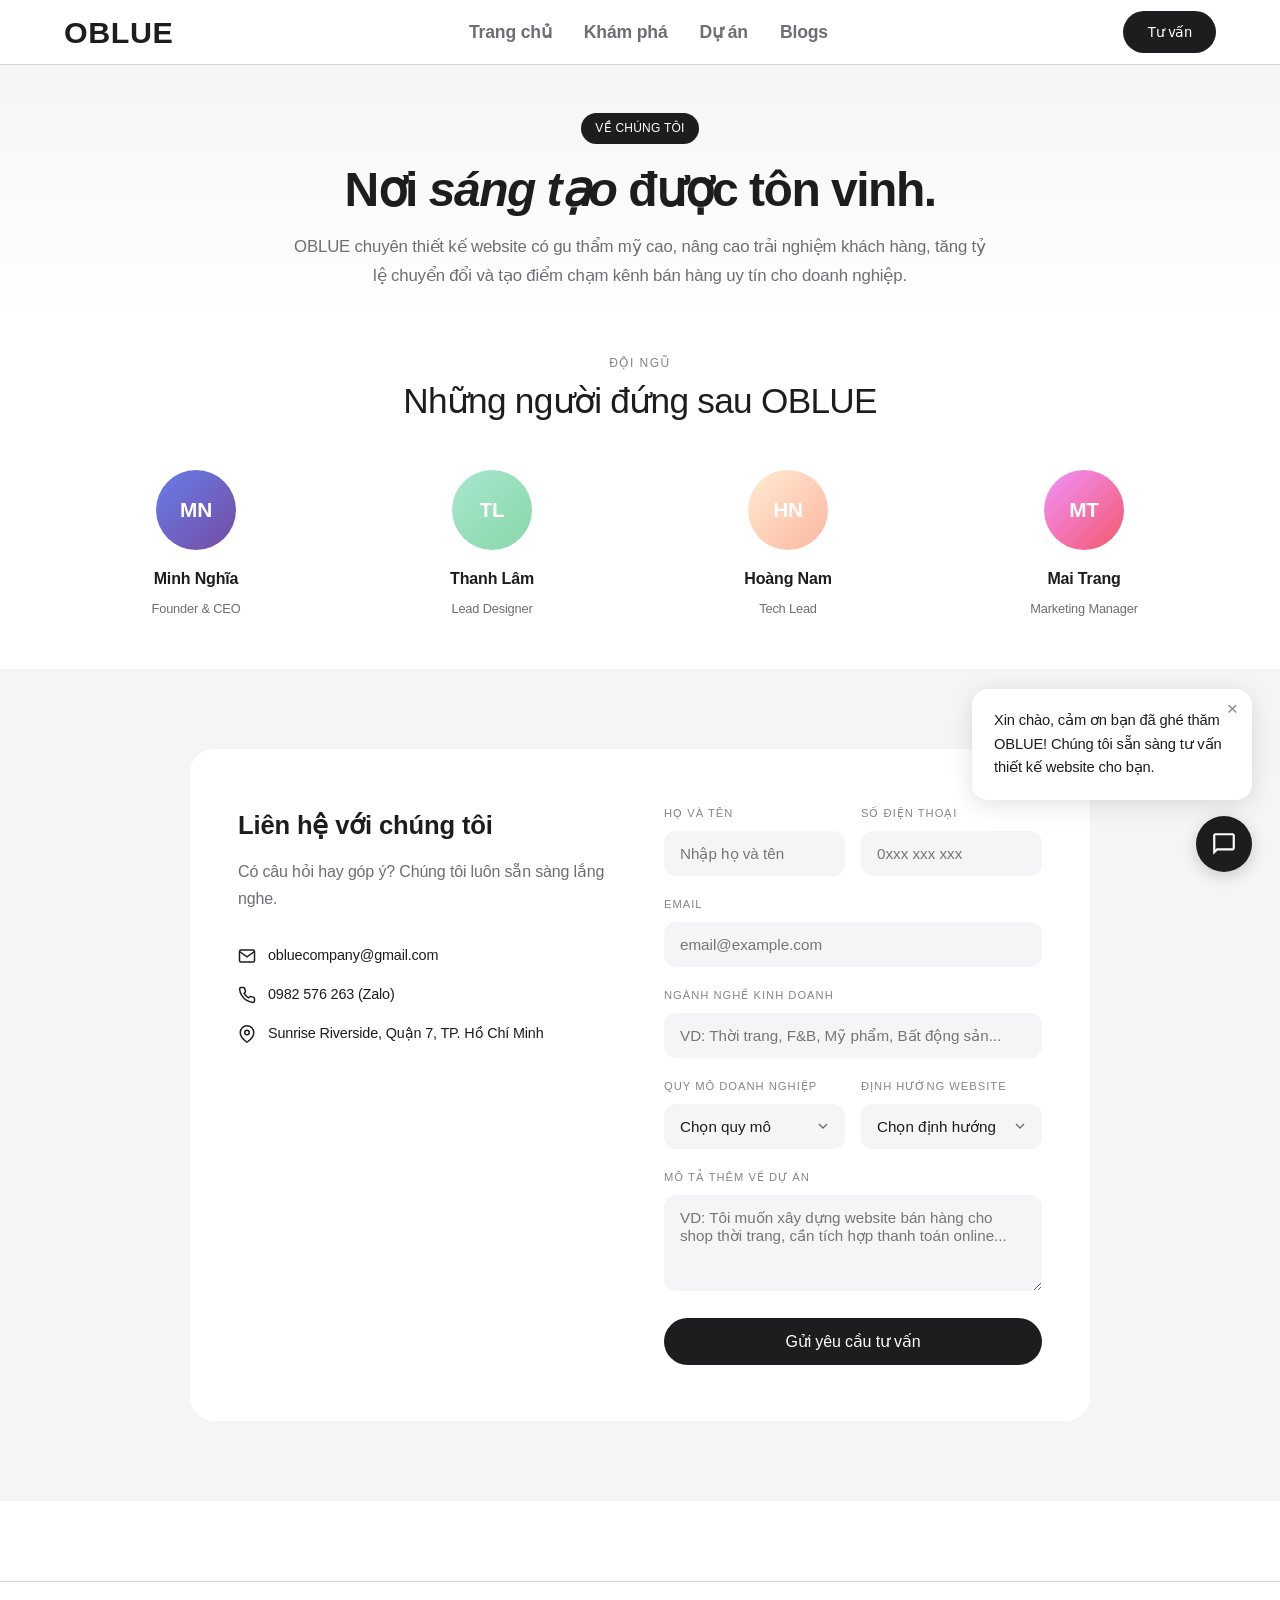
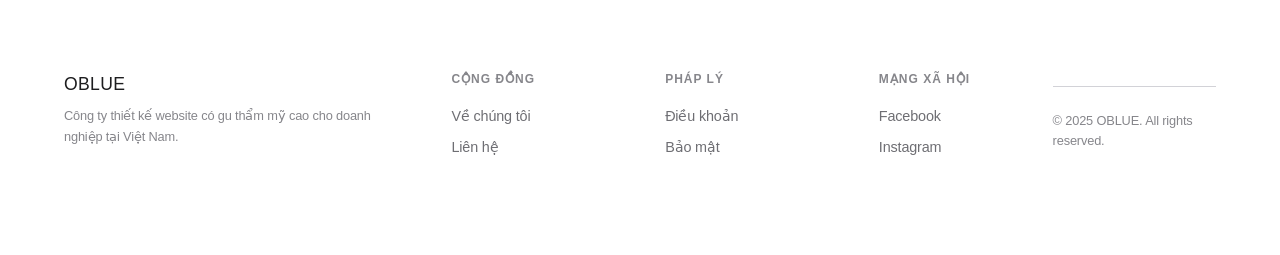
==== commit 481faf4d: "Add 'Dự án' menu item to navbar on all pages, linking to product page https://claude.ai/code/session" ====
--- a/about.html
+++ b/about.html
@@ -20,6 +20,7 @@
       <div class="navbar-nav" id="navMenu">
         <a href="index.html">Trang chủ</a>
         <a href="explore.html">Khám phá</a>
+        <a href="product.html">Dự án</a>
         <a href="blog.html">Blogs</a>
       </div>
       <div class="navbar-right">
